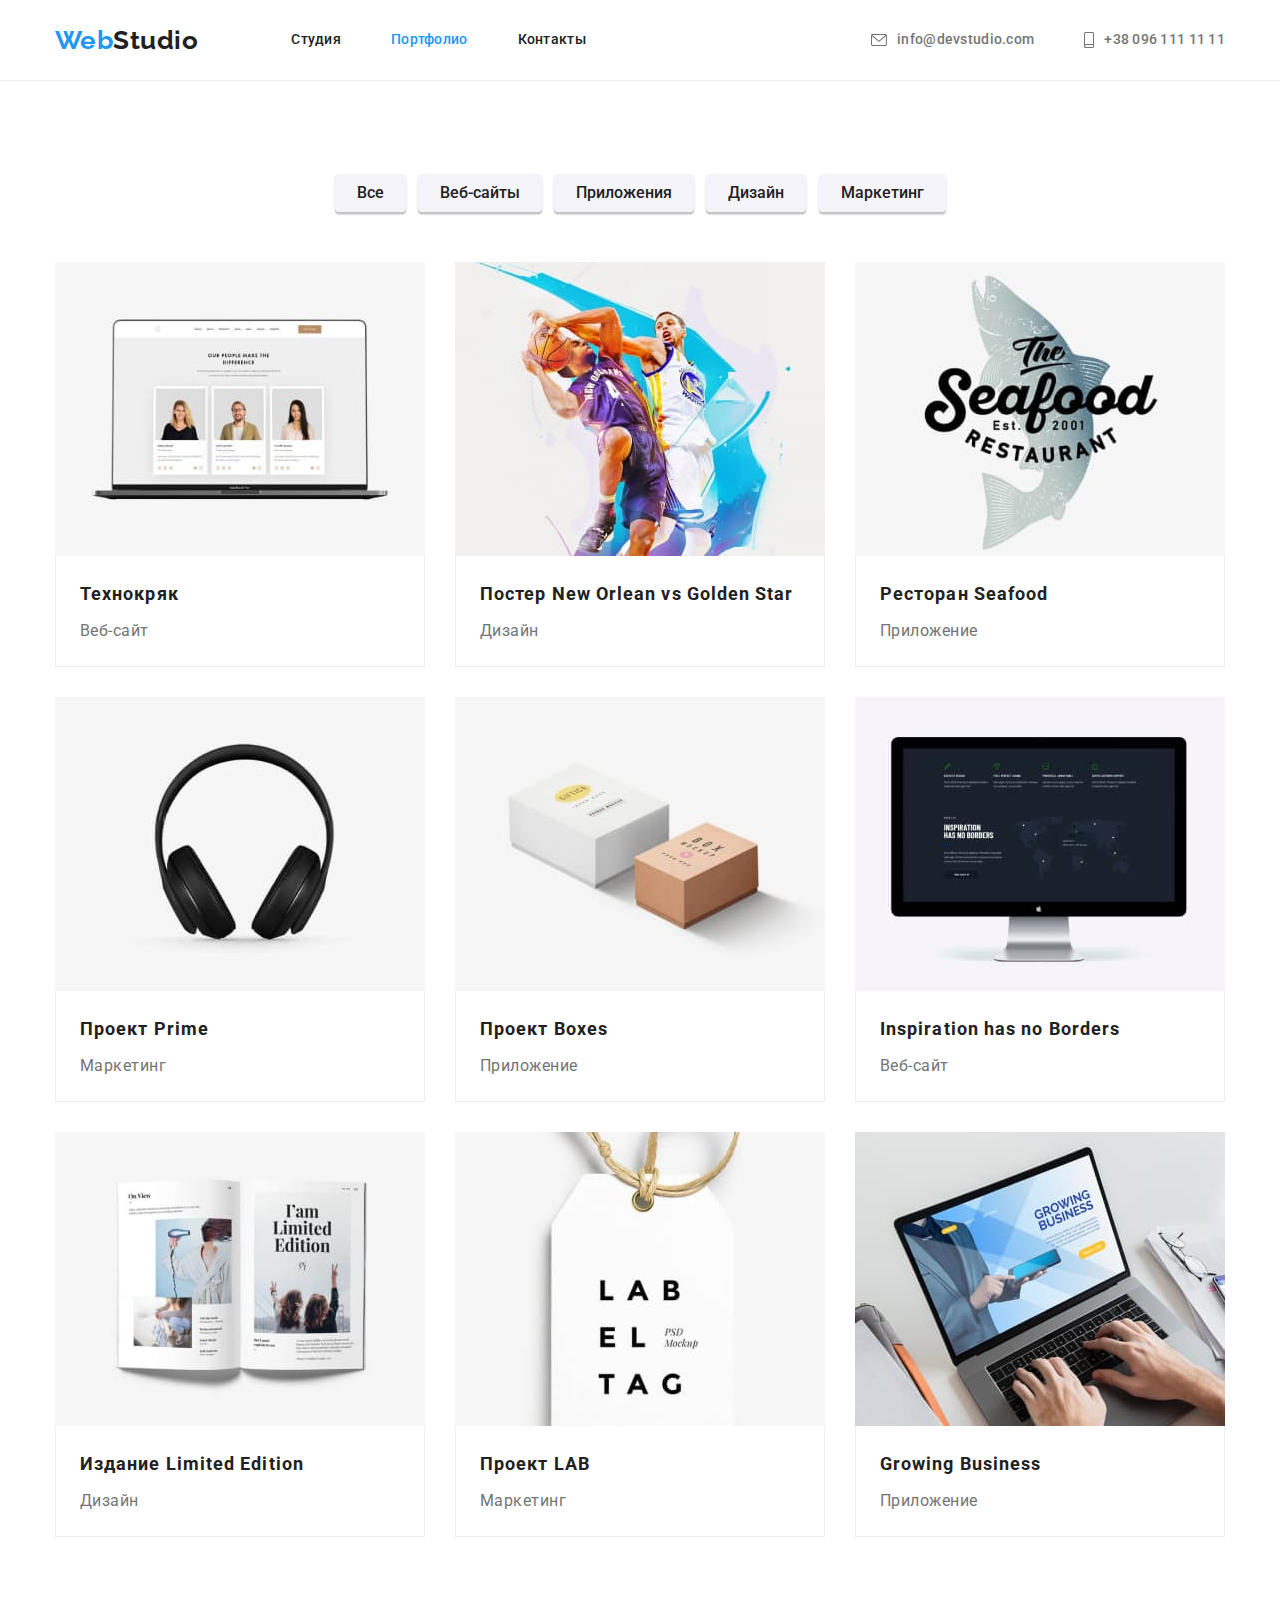
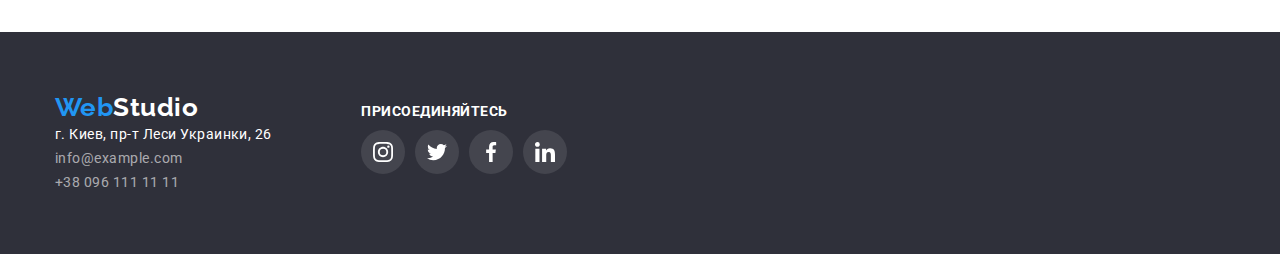
==== portfolio.html @ 29ba4d79 "Склонував файли попередньої роботи" ====
<!DOCTYPE html>
<html lang="ru">
<head>
    <meta charset="UTF-8" />
    <meta http-equiv="X-UA-Compatible" content="IE=edge" />
    <meta name="viewport" content="width=device-width, initial-scale=1.0" />
    <title>Portfolio</title>
    <link
        href="https://fonts.googleapis.com/css2?family=Raleway:wght@700&family=Roboto:wght@400;500;700;900&display=swap"
        rel="stylesheet" />
    <link rel="stylesheet" href="./css/styles.css" />
</head>

<body>
    <header class="header">
        <div class="container">
          <nav class="nav">
            <a href="./index.html" class="logo">
              <span class="fs-logo">Web</span>Studio
            </a>
            <ul class="nav-list">
              <li><a href="./index.html" class="nav-point">Студия</a></li>
              <li>
                <a href="./portfolio.html" class="nav-point current">Портфолио</a>
              </li>
              <li>
                <a href="#contacts" class="nav-point">Контакты</a>
              </li>
            </ul>
          </nav>
          <ul class="contact-list">
            <li>
              <a href="mailto:info@devstudio.com" class="email">
                <div class="envelope">
                  <svg class="card-icon" width="16" height="12">
                    <use href="./images/sprite.svg#envelope"></use>
                  </svg>
                </div>
                info@devstudio.com
              </a>
            </li>
            <li>
              <a href="tel:+380961111111" class="tel">
                <div class="smartphone">
                  <svg class="card-icon" width="10" height="16">
                    <use href="./images/sprite.svg#smartphone"></use>
                  </svg>
                </div>
                +38 096 111 11 11
              </a>
            </li>
          </ul>
        </div>
      </header>

    <!--  Контент страницы   -->
    <main class="pf-content">
        <section class="pf-section">
            <h1 class="section-title hidden">Portfolio</h1>
            <ul class="btn-list container">
                <li><button type="button" class="btn">Все</button></li>
                <li><button type="button" class="btn">Веб-сайты</button></li>
                <li><button type="button" class="btn">Приложения</button></li>
                <li><button type="button" class="btn">Дизайн</button></li>
                <li><button type="button" class="btn">Маркетинг</button></li>
            </ul>
            <ul class="cards-list container">
                <li class="pf-card">
                  <a href="">
                    <img
                      src="./images/example1.jpg"
                      alt="our people make the difference"
                      width="370"
                      height="294"
                    />
                    <div class="card-link">
                      <h2 class="pf-card-title">Технокряк</h2>
                      <p class="pf-card-descr">Веб-сайт</p>
                    </div>
                  </a>
                </li>
                <li class="pf-card">
                  <a href="">
                    <img
                      src="./images/example2.jpg"
                      alt="basketball"
                      width="370"
                      height="294"
                    />
                    <div class="card-link">
                      <h2 class="pf-card-title">Постер New Orlean vs Golden Star</h2>
                      <p class="pf-card-descr">Дизайн</p>
                    </div>
                  </a>
                </li>
                <li class="pf-card">
                  <a href="">
                    <img
                      src="./images/example3.jpg"
                      alt="seafood restaurant"
                      width="370"
                      height="294"
                    />
                    <div class="card-link">
                      <h2 class="pf-card-title">Ресторан Seafood</h2>
                      <p class="pf-card-descr">Приложение</p>
                    </div>
                  </a>
                </li>
                <li class="pf-card">
                  <a href="">
                    <img
                      src="./images/example4.jpg"
                      alt="head earphone"
                      width="370"
                      height="294"
                    />
                    <div class="card-link">
                      <h2 class="pf-card-title">Проект Prime</h2>
                      <p class="pf-card-descr">Маркетинг</p>
                    </div>
                  </a>
                </li>
                <li class="pf-card">
                  <a href="">
                    <img
                      src="./images/example5.jpg"
                      alt="examples"
                      width="370"
                      height="294"
                    />
                    <div class="card-link">
                      <h2 class="pf-card-title">Проект Boxes</h2>
                      <p class="pf-card-descr">Приложение</p>
                    </div>
                  </a>
                </li>
                <li class="pf-card">
                  <a href="">
                    <img
                      src="./images/example6.jpg"
                      alt="computer with the home page"
                      width="370"
                      height="294"
                    />
                    <div class="card-link">
                      <h2 class="pf-card-title">Inspiration has no Borders</h2>
                      <p class="pf-card-descr">Веб-сайт</p>
                    </div>
                  </a>
                </li>
                <li class="pf-card">
                  <a href="">
                    <img
                      src="./images/example7.jpg"
                      alt="open book"
                      width="370"
                      height="294"
                    />
                    <div class="card-link">
                      <h2 class="pf-card-title">Издание Limited Edition</h2>
                      <p class="pf-card-descr">Дизайн</p>
                    </div>
                  </a>
                </li>
      
                <li class="pf-card">
                  <a href="">
                    <img
                      src="./images/example8.jpg"
                      alt="lab el tag"
                      width="370"
                      height="294"
                    />
                    <div class="card-link">
                      <h2 class="pf-card-title">Проект LAB</h2>
                      <p class="pf-card-descr">Маркетинг</p>
                    </div>
                  </a>
                </li>
                <li class="pf-card">
                  <a href="">
                    <img
                      src="./images/example9.jpg"
                      alt="laptop with the example"
                      width="370"
                      height="294"
                    />
                    <div class="card-link">
                      <h2 class="pf-card-title">Growing Business</h2>
                      <p class="pf-card-descr">Приложение</p>
                    </div>
                  </a>
                </li>
              </ul>
        </section>
    </main>

    <!--  Подвал   -->
    <footer>
        <div class="container">
            <div class="main-footer">
                <a href="./index.html" class="logo">
                    <span class="fs-logo">Web</span>Studio
                </a>
                <ul class="footer-list">
                    <li>
                        <address>г. Киев, пр-т Леси Украинки, 26</address>
                    </li>
                    <li>
                        <a href="mailto:info@example.com" class="footer-email">info@example.com</a>
                    </li>
                    <li>
                        <a href="tel:+380991111111" class="footer-tel">+38 096 111 11 11</a>
                    </li>
                </ul>
            </div>
            <div class="social-footer">
                <h3 class="section-point">Присоединяйтесь</h3>
                <ul class="social-links">
                    <li class="instagram">
                        <a href="">
                            <svg class="card-icon" width="20" height="20">
                                <use href="./images/sprite.svg#instagram"></use>
                            </svg>
                        </a>
                    </li>
                    <li class="twitter">
                        <a href="">
                            <svg class="card-icon" width="20" height="20">
                                <use href="./images/sprite.svg#twitter"></use>
                            </svg>
                        </a>
                    </li>
                    <li class="facebook">
                        <a href="">
                            <svg class="card-icon" width="20" height="20">
                                <use href="./images/sprite.svg#facebook"></use>
                            </svg>
                        </a>
                    </li>
                    <li class="linkedin">
                        <a href="">
                            <svg class="card-icon" width="20" height="20">
                                <use href="./images/sprite.svg#linkedin"></use>
                            </svg>
                        </a>
                    </li>
                </ul>
            </div>
        </div>
    </footer>
</body>
</html>
---- css/styles.css ----
/* 
главный цвет фона, белый цвет #FFFFFF 
главный цвет текста #757575
заглавный цвет текста #212121
вторичный цвет фона #F5F4FA
цвет акцента #2196F3
цвет футера, черный цвет #000000 */

/* Глобальные переменные */
:root {
  --primary-white-color: #ffffff;
  --primary-text-color: #757575;
  --title-text-color: #212121;
  --secondary-bg-color: #f5f4fa;
  --accent-color: #2196f3;
  --footer-bg-color: #2f303a;
  --secondary-accent-color: #188ce8;
  --icon-color: #AFB1B8;
}

/* Reset */
html {
  box-sizing: border-box;
}

*,
*::before,
*::after {
  box-sizing: inherit;
}
h1,
h2,
h3,
h4,
h5,
h6,
p,
ul {
  margin: 0;
  padding: 0;
  background-color: transparent;
}

a,
a:hover,
a:focus {
  text-decoration: none;
}

ul {
  list-style-type: none;
}

button {
  border: none;
  font-family: inherit;
}
img {
  display: block;
}

/* Глобальное оформление */
body {
  background-color: var(--primary-white-color);
  color: var(--primary-text-color);

  font-family: Roboto, sans-serif;
  font-style: normal;
  font-weight: normal;
  letter-spacing: 0.03em;
  margin: 0;
}

.hidden {
  position: absolute;
  clip: rect(0 0 0 0);
  width: 1px;
  height: 1px;
  margin: -1px;
}
/* Геометрия */
.container {
  width: 1200px;
  padding: 0 15px;
  margin: 0 auto;
}

.section {
  padding: 94px 0;
  margin: 0 auto;
}

/* header */
.header > .container {
  width: 1200px;
  padding: 0 15px;
  margin: 0 auto;
}
.logo {
  font-family: Raleway, sans-serif;

  color: var(--title-text-color);
  font-weight: bold;
  font-size: 26px;
  line-height: 1.19;
}

.logo > .fs-logo {
  color: var(--accent-color);
}

.nav-list a {
  color: var(--title-text-color);

  font-weight: 500;
  font-size: 14px;
  line-height: 1.14;
  letter-spacing: 0.02em;
}

.logo {
  margin-right: 93px;
}
.nav-list a {
  display: block;
  padding-top: 32px;
  padding-bottom: 32px;
}
.nav-list li:not(:last-child) {
  margin-right: 50px;
}
.nav-list a:hover,
.nav-list a:focus {
  color: var(--accent-color);
}

.nav-point.current {
  color: var(--accent-color);
}

.nav-item {
  display: inline-flex;
  text-align: center;
}

.header > .container {
  display: flex;
  justify-content: space-between;
}
.nav {
  display: flex;
  align-items: center;
}
.nav > .nav-list {
  display: flex;
}
.contact-list {
  display: flex;
}

.contact-list a {
  color: inherit;

  font-weight: 500;
  font-size: 14px;
  line-height: 1.14;
  letter-spacing: 0.02em;
  display: block;
  padding-top: 32px;
  padding-bottom: 32px;
}

.contact-list .email,
.contact-list .tel {
  display: flex;
  flex-wrap: wrap;
}

.contact-list .email {
  margin-right: 50px;
}

.envelope,
.smartphone {
    display: flex;
    margin-right: 10px;
    align-items: center;
}

.contact-list .card-icon {
  fill: currentColor;
}

.contact-list a:hover,
.contact-list a:focus {
  color: var(--accent-color);
}

/* Main studio */
/* Hero */
.main-block {
  background-image: linear-gradient(
    to right,
    rgba(47, 48, 58, 0.4),
    rgba(47, 48, 58, 0.4)
  ),
  url(../images/hero-img.jpg);
  background-color: #C4C4C4;
  max-width: 1600px;
  height: 600px;
  background-repeat: no-repeat;
  background-position: center;
  margin-left: auto;
  margin-right: auto;

  text-align: center;
  padding: 200px 0;
}
.main-title {
  color: var(--primary-white-color);

  font-weight: 900;
  font-size: 44px;
  line-height: 1.36;
  text-align: center;
  letter-spacing: 0.06em;
  text-transform: uppercase;
  margin-bottom: 30px;
}

.main-btn {
  color: var(--primary-white-color);
  background-color: var(--accent-color);

  font-weight: 700;
  font-size: 16px;
  line-height: 1.875;
  align-items: center;
  text-align: center;
  letter-spacing: 0.06em;

  min-width: 200px;
  height: 50px;
  cursor: pointer;
  border-radius: 4px;
  box-shadow: 0px 4px 4px rgba(0, 0, 0, 0.15);
  padding: 10px 32px;
}

.main-btn:focus,
.main-btn:hover {
  background-color: var(--secondary-accent-color);
  box-shadow: 0px 4px 4px rgba(0, 0, 0, 0.15);
  border-radius: 4px;
}

/* Benefits */
.section-title {
  color: var(--title-text-color);

  font-weight: bold;
  font-size: 36px;
  line-height: 1.16;
  text-align: center;
  margin-bottom: 50px;
}

.benefits .section-list {
  display: flex;
}

.benefits .card {
  width: 270px;
}

.benefits .card:not(:last-child) {
  margin-right: 30px;
}

.card-before {
  width: 270px;
  height: 120px;
  padding: 25px 100px;
  margin-bottom: 30px;
  border-radius: 4px;
  background-color: #F5F4FA;

}

.section-point {
  color: var(--title-text-color);

  font-weight: bold;
  font-size: 14px;
  line-height: 1.14;
  text-transform: uppercase;
  margin-bottom: 10px;
}

.section-descr {
  font-size: 14px;
  line-height: 24px;
}

/* What we do */
.what-we-do.section {
  padding: 0 0 94px 0;
  margin: 0 auto;
}

.what-we-do .section-list {
  display: flex;
  justify-content: space-between;
}

/* Our team */
.section.our-team {
  background-color: var(--secondary-bg-color);
}

.section-list.cards {
  display: flex;
  justify-content: space-between;
}

.section-list.cards > .card {
  background-color: var(--primary-white-color);

  width: 270px;
  box-shadow: 0px 1px 3px rgba(0, 0, 0, 0.12), 0px 1px 1px rgba(0, 0, 0, 0.14),
    0px 2px 1px rgba(0, 0, 0, 0.2);
  border-radius: 0px 0px 4px 4px;
}

.card-title {
  color: var(--title-text-color);

  font-weight: 500;
  font-size: 16px;
  line-height: 1.19;
  text-align: center;
  margin-top: 30px;
  margin-bottom: 10px;
}

.card-descr {
  font-size: 16px;
  line-height: 1.19;
  text-align: center;
  margin-bottom: 30px;
}

.card-links {
  display: flex;
  width: 206px;
  justify-content: space-between;
  margin-right: auto;
  margin-left: auto;
  margin-bottom: 30px;
}

.card-links a {
  display: flex;
  width: 44px;
  height: 44px;
  border-radius: 50%;
  align-items: center;
  justify-content: center;
  fill: var(--icon-color);
}

.card-links a:hover,
.card-links a:focus {
  background-color: var(--accent-color);
  fill: var(--primary-white-color);
}

/* Clients */

.clients-list {
  display: flex;
  justify-content: space-between;
  align-items: center;
}

.clients-list a {
  display: flex;
  justify-content: center;
  align-items: center;
  width: 170px;
  height: 92px;
  border: 1px solid var(--icon-color);
  border-radius: 4px;
  fill: var(--icon-color);
}

.clients-list a:hover,
.clients-list a:focus {
  fill: var(--accent-color);
  border-color: var(--accent-color);
}

/* main portfolio */
/* Button block */
.pf-section {
  padding-top: 93px;
  padding-bottom: 95px;
  margin: 0 auto;
  border-top-width: 1px;
  border-top-style: solid;
  border-top-color: #ececec;
}

.btn-list {
  display: flex;
  justify-content: space-between;
  width: 611px;
  height: 54px;
  padding: 0;
  margin-bottom: 34px;
}

.btn-list .btn {
  color: var(--title-text-color);
  background-color: var(--secondary-bg-color);
  box-shadow: 0px 3px 1px rgba(0, 0, 0, 0.1), 0px 1px 2px rgba(0, 0, 0, 0.08),
    0px 2px 2px rgba(0, 0, 0, 0.12);
  border-radius: 4px;

  font-weight: 500;
  font-size: 16px;
  line-height: 1.62;
  text-align: center;
  padding: 6px 22px;

  cursor: pointer;
}

.btn-list .btn:hover,
.btn-list .btn:focus {
  background-color: var(--accent-color);
  color: var(--primary-white-color);

  font-weight: 500;
  font-size: 16px;
  line-height: 1.62;
  text-align: center;
}

/* Cards block */
.pf-card {
  box-sizing: border-box;
  width: 370px;
}
.pf-card a:hover,
.pf-card a:focus {
  display: block;
  box-shadow: 0px 1px 1px rgba(0, 0, 0, 0.12), 0px 4px 4px rgba(0, 0, 0, 0.06),
    1px 4px 6px rgba(0, 0, 0, 0.16);
}
.pf-card:not(:nth-last-child(-n + 3)) {
  margin-bottom: 30px;
}
.pf-card:not(:nth-child(3n)) {
  margin-right: 30px;
}
.cards-list {
  display: flex;
  flex-wrap: wrap;
}

.pf-card .card-link {
  padding: 20px 24px;
  border: 1px solid #eeeeee;
  border-top-width: 0;
}

.pf-card .pf-card-title {
  color: var(--title-text-color);

  font-weight: bold;
  font-size: 18px;
  line-height: 2;
  letter-spacing: 0.06em;
  margin-bottom: 4px;
}

.pf-card-descr {
  color: var(--primary-text-color);

  font-size: 16px;
  line-height: 1.87;
}


/* Footer */

footer > .container {
  display: flex;
  width: 1200px;
  padding: 60px 15px;
  margin: 0 auto;
  
}
footer {
  background-color: var(--footer-bg-color);
}

footer .logo {
  color: var(--primary-white-color);
}
.footer-list address {
  color: var(--primary-white-color);
  font-style: normal;
  font-size: 14px;
  line-height: 1.71;
}

.footer-list a {
  color: rgba(255, 255, 255, 0.6);

  font-size: 14px;
  line-height: 1.71;
}

.footer-list a:hover,
.footer-list a:focus {
  color: var(--accent-color);
}

/* Footer social */

.social-footer {
  width: 206px;
  height: 80px;
  margin-top: 12px;
  margin-left: 70px;
}

.social-footer .section-point {
  color: var(--primary-white-color)
}

.social-links {
  display: flex;
  justify-content: space-between;
}

.social-links a {
  display: flex;
  width: 44px;
  height: 44px;
  border-radius: 50%;
  align-items: center;
  justify-content: center;
  fill: var(--primary-white-color);
  background-color: rgba(255, 255, 255, 0.1);
}

.social-links a:hover,
.social-links a:focus {
  background-color: var(--accent-color)
}
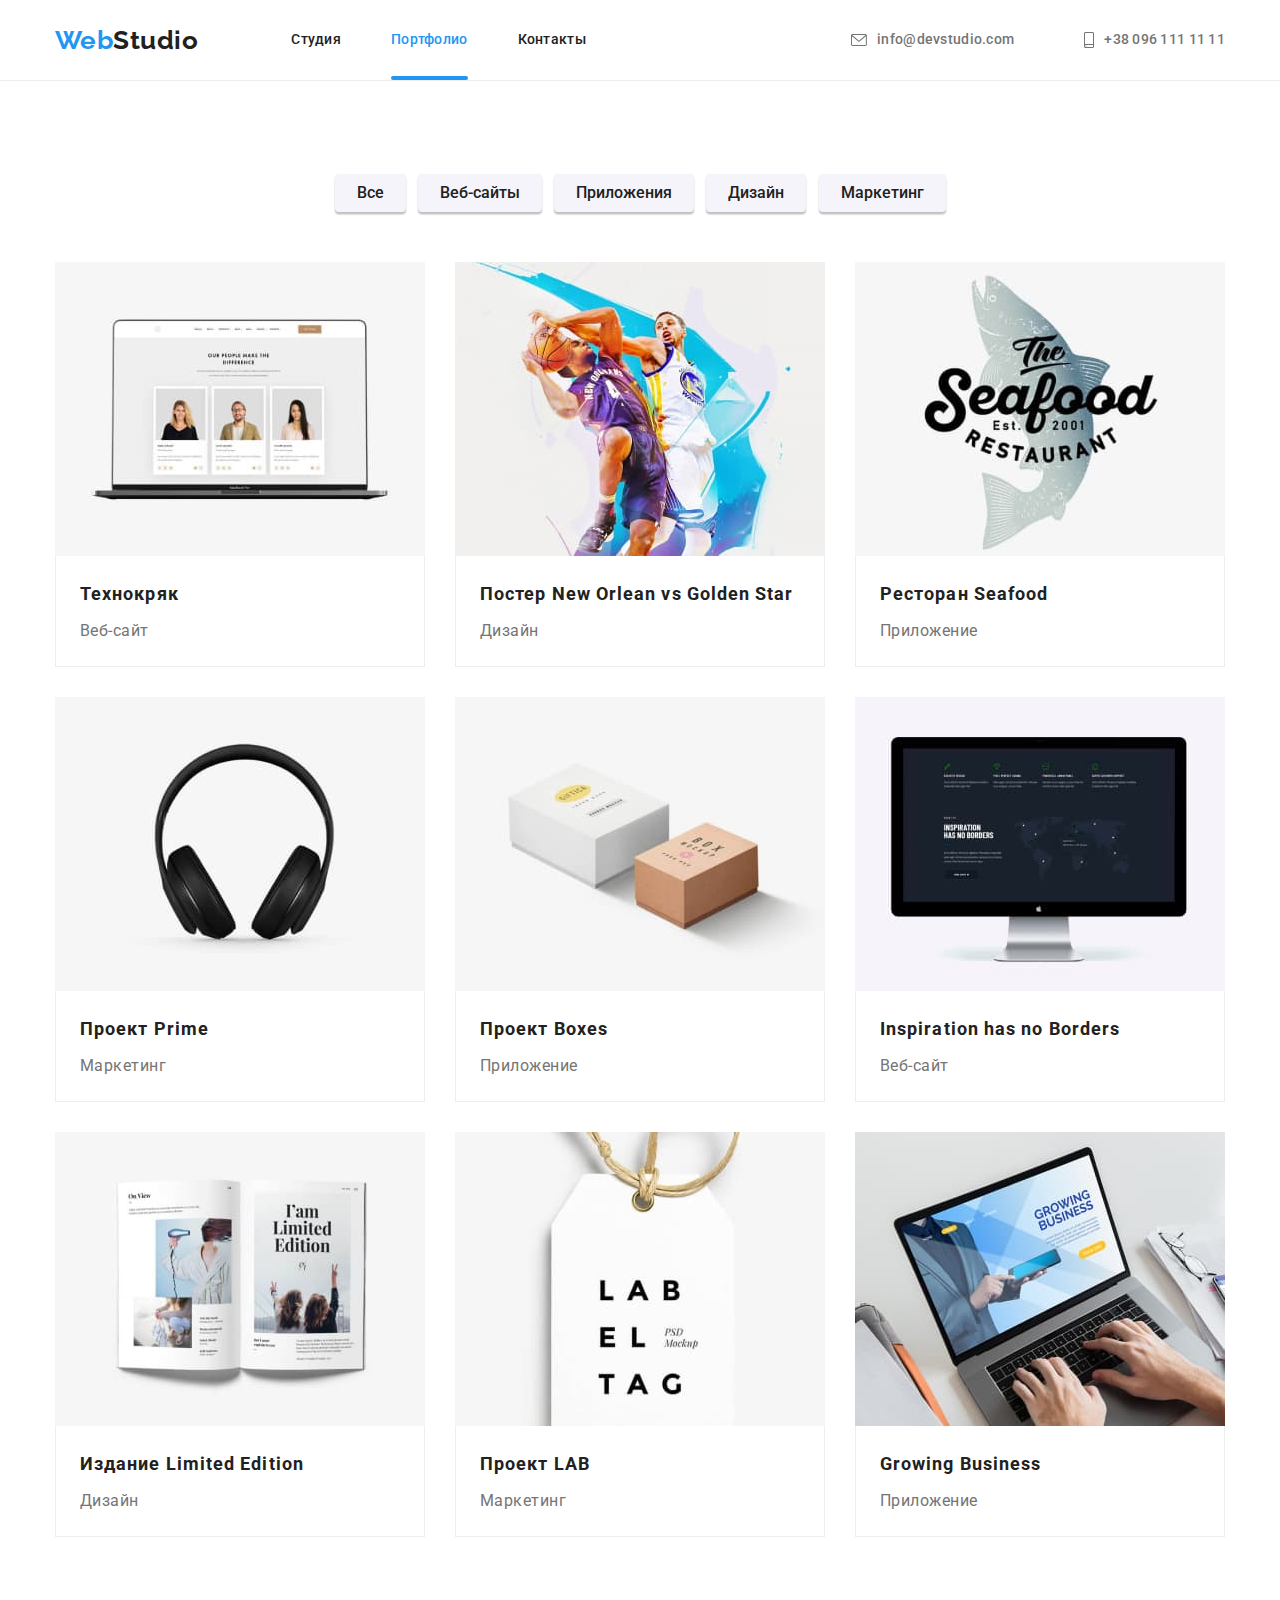
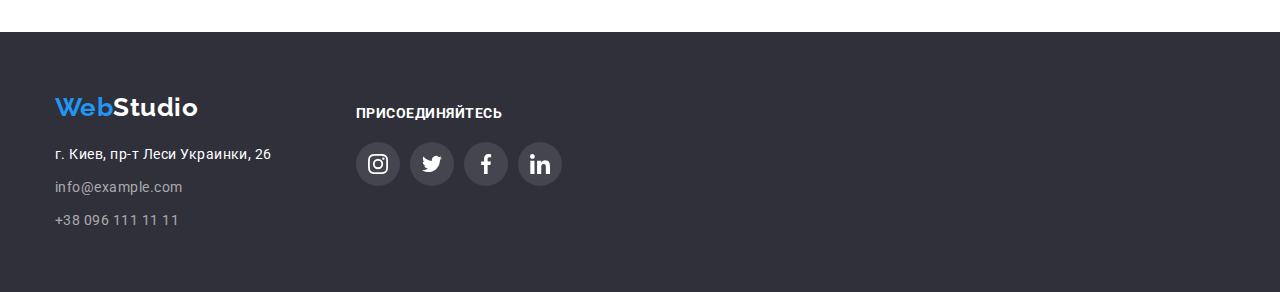
==== commit a116fd2b: "Финиш 5 ДЗ" ====
--- a/portfolio.html
+++ b/portfolio.html
@@ -1,254 +1,349 @@
 <!DOCTYPE html>
 <html lang="ru">
-<head>
+  <head>
     <meta charset="UTF-8" />
     <meta http-equiv="X-UA-Compatible" content="IE=edge" />
     <meta name="viewport" content="width=device-width, initial-scale=1.0" />
     <title>Portfolio</title>
     <link
-        href="https://fonts.googleapis.com/css2?family=Raleway:wght@700&family=Roboto:wght@400;500;700;900&display=swap"
-        rel="stylesheet" />
+      rel="stylesheet"
+      href="https://cdnjs.cloudflare.com/ajax/libs/modern-normalize/1.1.0/modern-normalize.css"
+      integrity="sha512-Y0MM+V6ymRKN2zStTqzQ227DWhhp4Mzdo6gnlRnuaNCbc+YN/ZH0sBCLTM4M0oSy9c9VKiCvd4Jk44aCLrNS5Q=="
+      crossorigin="anonymous"
+      referrerpolicy="no-referrer"
+    />
+    <link
+      href="https://fonts.googleapis.com/css2?family=Raleway:wght@700&family=Roboto:wght@400;500;700;900&display=swap"
+      rel="stylesheet"
+    />
     <link rel="stylesheet" href="./css/styles.css" />
-</head>
-
-<body>
+  </head>
+
+  <body>
+    <!--   Верхняя линия  -->
     <header class="header">
-        <div class="container">
-          <nav class="nav">
-            <a href="./index.html" class="logo">
-              <span class="fs-logo">Web</span>Studio
-            </a>
-            <ul class="nav-list">
-              <li><a href="./index.html" class="nav-point">Студия</a></li>
-              <li>
-                <a href="./portfolio.html" class="nav-point current">Портфолио</a>
-              </li>
-              <li>
-                <a href="#contacts" class="nav-point">Контакты</a>
-              </li>
-            </ul>
-          </nav>
-          <ul class="contact-list">
-            <li>
-              <a href="mailto:info@devstudio.com" class="email">
-                <div class="envelope">
-                  <svg class="card-icon" width="16" height="12">
-                    <use href="./images/sprite.svg#envelope"></use>
-                  </svg>
-                </div>
-                info@devstudio.com
-              </a>
-            </li>
-            <li>
-              <a href="tel:+380961111111" class="tel">
-                <div class="smartphone">
-                  <svg class="card-icon" width="10" height="16">
-                    <use href="./images/sprite.svg#smartphone"></use>
-                  </svg>
-                </div>
-                +38 096 111 11 11
-              </a>
+      <div class="container">
+        <nav class="nav">
+          <a href="./index.html" class="logo">
+            <span class="fs-logo">Web</span>Studio
+          </a>
+          <ul class="nav-list">
+            <li><a href="./index.html" class="nav-point">Студия</a></li>
+            <li>
+              <a href="./portfolio.html" class="nav-point current">Портфолио</a>
+            </li>
+            <li>
+              <a href="#contacts" class="nav-point">Контакты</a>
+            </li>
+          </ul>
+        </nav>
+        <ul class="contact-list">
+          <li>
+            <a href="mailto:info@devstudio.com" class="email">
+              <div class="envelope">
+                <svg class="card-icon" width="16" height="12">
+                  <use href="./images/icons.svg#icon-envelope"></use>
+                </svg>
+              </div>
+              info@devstudio.com</a
+            >
+          </li>
+          <li>
+            <a href="tel:+380961111111" class="tel">
+              <div class="smartphone">
+                <svg class="card-icon" width="10" height="16">
+                  <use href="./images/icons.svg#icon-smartphone"></use>
+                </svg>
+              </div>
+              +38 096 111 11 11</a
+            >
+          </li>
+        </ul>
+      </div>
+    </header>
+
+    <!--  Контент страницы   -->
+    <main class="pf-content">
+      <section class="section">
+        <h1 class="section-title hidden">Portfolio</h1>
+        <ul class="btn-list container">
+          <li><button type="button" class="btn">Все</button></li>
+          <li><button type="button" class="btn">Веб-сайты</button></li>
+          <li><button type="button" class="btn">Приложения</button></li>
+          <li><button type="button" class="btn">Дизайн</button></li>
+          <li><button type="button" class="btn">Маркетинг</button></li>
+        </ul>
+        <ul class="cards-list container">
+          <li class="pf-card">
+            <a href="">
+              <div class="overlay-thumb">
+                <img
+                  src="./images/example1.jpg"
+                  alt="our people make the difference"
+                  width="370"
+                  height="294"
+                />
+                <div class="overlay">
+                  <p class="overlay-text">
+                    Технокряк это современная площадка распространения
+                    коронавируса. Компании используют эту платформу для
+                    цифрового шпионажа и атак на защищённые сервера конкурентов.
+                  </p>
+                </div>
+              </div>
+              <div class="card-link pf-card-descr">
+                <h2 class="pf-card-title">Технокряк</h2>
+                <p class="pf-card-descr">Веб-сайт</p>
+              </div>
+            </a>
+          </li>
+          <li class="pf-card">
+            <a href="">
+              <div class="overlay-thumb">
+                <img
+                  src="./images/example2.jpg"
+                  alt="basketball"
+                  width="370"
+                  height="294"
+                />
+                <div class="overlay">
+                  <p class="overlay-text">
+                    Технокряк это современная площадка распространения
+                    коронавируса. Компании используют эту платформу для
+                    цифрового шпионажа и атак на защищённые сервера конкурентов.
+                  </p>
+                </div>
+              </div>
+              <div class="card-link">
+                <h2 class="pf-card-title">Постер New Orlean vs Golden Star</h2>
+                <p class="pf-card-descr">Дизайн</p>
+              </div>
+            </a>
+          </li>
+          <li class="pf-card">
+            <a href="">
+              <div class="overlay-thumb">
+                <img
+                  src="./images/example3.jpg"
+                  alt="seafood restaurant"
+                  width="370"
+                  height="294"
+                />
+                <div class="overlay">
+                  <p class="overlay-text">
+                    Технокряк это современная площадка распространения
+                    коронавируса. Компании используют эту платформу для
+                    цифрового шпионажа и атак на защищённые сервера конкурентов.
+                  </p>
+                </div>
+              </div>
+              <div class="card-link">
+                <h2 class="pf-card-title">Ресторан Seafood</h2>
+                <p class="pf-card-descr">Приложение</p>
+              </div>
+            </a>
+          </li>
+          <li class="pf-card">
+            <a href="">
+              <div class="overlay-thumb">
+                <img
+                  src="./images/example4.jpg"
+                  alt="head earphone"
+                  width="370"
+                  height="294"
+                />
+                <div class="overlay">
+                  <p class="overlay-text">
+                    Технокряк это современная площадка распространения
+                    коронавируса. Компании используют эту платформу для
+                    цифрового шпионажа и атак на защищённые сервера конкурентов.
+                  </p>
+                </div>
+              </div>
+              <div class="card-link">
+                <h2 class="pf-card-title">Проект Prime</h2>
+                <p class="pf-card-descr">Маркетинг</p>
+              </div>
+            </a>
+          </li>
+          <li class="pf-card">
+            <a href="">
+              <div class="overlay-thumb">
+                <img
+                  src="./images/example5.jpg"
+                  alt="examples"
+                  width="370"
+                  height="294"
+                />
+                <div class="overlay">
+                  <p class="overlay-text">
+                    Технокряк это современная площадка распространения
+                    коронавируса. Компании используют эту платформу для
+                    цифрового шпионажа и атак на защищённые сервера конкурентов.
+                  </p>
+                </div>
+              </div>
+              <div class="card-link">
+                <h2 class="pf-card-title">Проект Boxes</h2>
+                <p class="pf-card-descr">Приложение</p>
+              </div>
+            </a>
+          </li>
+          <li class="pf-card">
+            <a href="">
+              <div class="overlay-thumb">
+                <img
+                  src="./images/example6.jpg"
+                  alt="computer with the home page"
+                  width="370"
+                  height="294"
+                />
+                <div class="overlay">
+                  <p class="overlay-text">
+                    Технокряк это современная площадка распространения
+                    коронавируса. Компании используют эту платформу для
+                    цифрового шпионажа и атак на защищённые сервера конкурентов.
+                  </p>
+                </div>
+              </div>
+              <div class="card-link">
+                <h2 class="pf-card-title">Inspiration has no Borders</h2>
+                <p class="pf-card-descr">Веб-сайт</p>
+              </div>
+            </a>
+          </li>
+          <li class="pf-card">
+            <a href="">
+              <div class="overlay-thumb">
+                <img
+                  src="./images/example7.jpg"
+                  alt="open book"
+                  width="370"
+                  height="294"
+                />
+                <div class="overlay">
+                  <p class="overlay-text">
+                    Технокряк это современная площадка распространения
+                    коронавируса. Компании используют эту платформу для
+                    цифрового шпионажа и атак на защищённые сервера конкурентов.
+                  </p>
+                </div>
+              </div>
+              <div class="card-link">
+                <h2 class="pf-card-title">Издание Limited Edition</h2>
+                <p class="pf-card-descr">Дизайн</p>
+              </div>
+            </a>
+          </li>
+
+          <li class="pf-card">
+            <a href="">
+              <div class="overlay-thumb">
+                <img
+                  src="./images/example8.jpg"
+                  alt="lab el tag"
+                  width="370"
+                  height="294"
+                />
+                <div class="overlay">
+                  <p class="overlay-text">
+                    Технокряк это современная площадка распространения
+                    коронавируса. Компании используют эту платформу для
+                    цифрового шпионажа и атак на защищённые сервера конкурентов.
+                  </p>
+                </div>
+              </div>
+              <div class="card-link">
+                <h2 class="pf-card-title">Проект LAB</h2>
+                <p class="pf-card-descr">Маркетинг</p>
+              </div>
+            </a>
+          </li>
+          <li class="pf-card">
+            <a href="">
+              <div class="overlay-thumb">
+                <img
+                  src="./images/example9.jpg"
+                  alt="laptop with the example"
+                  width="370"
+                  height="294"
+                />
+                <div class="overlay">
+                  <p class="overlay-text">
+                    Технокряк это современная площадка распространения
+                    коронавируса. Компании используют эту платформу для
+                    цифрового шпионажа и атак на защищённые сервера конкурентов.
+                  </p>
+                </div>
+              </div>
+              <div class="card-link">
+                <h2 class="pf-card-title">Growing Business</h2>
+                <p class="pf-card-descr">Приложение</p>
+              </div>
+            </a>
+          </li>
+        </ul>
+      </section>
+    </main>
+
+    <!--  Подвал   -->
+    <footer>
+      <div class="container">
+        <div class="main-footer">
+          <a href="./index.html" class="logo">
+            <span class="fs-logo">Web</span>Studio
+          </a>
+
+          <ul class="footer-list">
+            <li>
+              <address>г. Киев, пр-т Леси Украинки, 26</address>
+            </li>
+            <li>
+              <a href="mailto:info@example.com" class="footer-email"
+                >info@example.com</a
+              >
+            </li>
+            <li>
+              <a href="tel:+380991111111" class="footer-tel"
+                >+38 096 111 11 11</a
+              >
             </li>
           </ul>
         </div>
-      </header>
-
-    <!--  Контент страницы   -->
-    <main class="pf-content">
-        <section class="pf-section">
-            <h1 class="section-title hidden">Portfolio</h1>
-            <ul class="btn-list container">
-                <li><button type="button" class="btn">Все</button></li>
-                <li><button type="button" class="btn">Веб-сайты</button></li>
-                <li><button type="button" class="btn">Приложения</button></li>
-                <li><button type="button" class="btn">Дизайн</button></li>
-                <li><button type="button" class="btn">Маркетинг</button></li>
-            </ul>
-            <ul class="cards-list container">
-                <li class="pf-card">
-                  <a href="">
-                    <img
-                      src="./images/example1.jpg"
-                      alt="our people make the difference"
-                      width="370"
-                      height="294"
-                    />
-                    <div class="card-link">
-                      <h2 class="pf-card-title">Технокряк</h2>
-                      <p class="pf-card-descr">Веб-сайт</p>
-                    </div>
-                  </a>
-                </li>
-                <li class="pf-card">
-                  <a href="">
-                    <img
-                      src="./images/example2.jpg"
-                      alt="basketball"
-                      width="370"
-                      height="294"
-                    />
-                    <div class="card-link">
-                      <h2 class="pf-card-title">Постер New Orlean vs Golden Star</h2>
-                      <p class="pf-card-descr">Дизайн</p>
-                    </div>
-                  </a>
-                </li>
-                <li class="pf-card">
-                  <a href="">
-                    <img
-                      src="./images/example3.jpg"
-                      alt="seafood restaurant"
-                      width="370"
-                      height="294"
-                    />
-                    <div class="card-link">
-                      <h2 class="pf-card-title">Ресторан Seafood</h2>
-                      <p class="pf-card-descr">Приложение</p>
-                    </div>
-                  </a>
-                </li>
-                <li class="pf-card">
-                  <a href="">
-                    <img
-                      src="./images/example4.jpg"
-                      alt="head earphone"
-                      width="370"
-                      height="294"
-                    />
-                    <div class="card-link">
-                      <h2 class="pf-card-title">Проект Prime</h2>
-                      <p class="pf-card-descr">Маркетинг</p>
-                    </div>
-                  </a>
-                </li>
-                <li class="pf-card">
-                  <a href="">
-                    <img
-                      src="./images/example5.jpg"
-                      alt="examples"
-                      width="370"
-                      height="294"
-                    />
-                    <div class="card-link">
-                      <h2 class="pf-card-title">Проект Boxes</h2>
-                      <p class="pf-card-descr">Приложение</p>
-                    </div>
-                  </a>
-                </li>
-                <li class="pf-card">
-                  <a href="">
-                    <img
-                      src="./images/example6.jpg"
-                      alt="computer with the home page"
-                      width="370"
-                      height="294"
-                    />
-                    <div class="card-link">
-                      <h2 class="pf-card-title">Inspiration has no Borders</h2>
-                      <p class="pf-card-descr">Веб-сайт</p>
-                    </div>
-                  </a>
-                </li>
-                <li class="pf-card">
-                  <a href="">
-                    <img
-                      src="./images/example7.jpg"
-                      alt="open book"
-                      width="370"
-                      height="294"
-                    />
-                    <div class="card-link">
-                      <h2 class="pf-card-title">Издание Limited Edition</h2>
-                      <p class="pf-card-descr">Дизайн</p>
-                    </div>
-                  </a>
-                </li>
-      
-                <li class="pf-card">
-                  <a href="">
-                    <img
-                      src="./images/example8.jpg"
-                      alt="lab el tag"
-                      width="370"
-                      height="294"
-                    />
-                    <div class="card-link">
-                      <h2 class="pf-card-title">Проект LAB</h2>
-                      <p class="pf-card-descr">Маркетинг</p>
-                    </div>
-                  </a>
-                </li>
-                <li class="pf-card">
-                  <a href="">
-                    <img
-                      src="./images/example9.jpg"
-                      alt="laptop with the example"
-                      width="370"
-                      height="294"
-                    />
-                    <div class="card-link">
-                      <h2 class="pf-card-title">Growing Business</h2>
-                      <p class="pf-card-descr">Приложение</p>
-                    </div>
-                  </a>
-                </li>
-              </ul>
-        </section>
-    </main>
-
-    <!--  Подвал   -->
-    <footer>
-        <div class="container">
-            <div class="main-footer">
-                <a href="./index.html" class="logo">
-                    <span class="fs-logo">Web</span>Studio
-                </a>
-                <ul class="footer-list">
-                    <li>
-                        <address>г. Киев, пр-т Леси Украинки, 26</address>
-                    </li>
-                    <li>
-                        <a href="mailto:info@example.com" class="footer-email">info@example.com</a>
-                    </li>
-                    <li>
-                        <a href="tel:+380991111111" class="footer-tel">+38 096 111 11 11</a>
-                    </li>
-                </ul>
-            </div>
-            <div class="social-footer">
-                <h3 class="section-point">Присоединяйтесь</h3>
-                <ul class="social-links">
-                    <li class="instagram">
-                        <a href="">
-                            <svg class="card-icon" width="20" height="20">
-                                <use href="./images/sprite.svg#instagram"></use>
-                            </svg>
-                        </a>
-                    </li>
-                    <li class="twitter">
-                        <a href="">
-                            <svg class="card-icon" width="20" height="20">
-                                <use href="./images/sprite.svg#twitter"></use>
-                            </svg>
-                        </a>
-                    </li>
-                    <li class="facebook">
-                        <a href="">
-                            <svg class="card-icon" width="20" height="20">
-                                <use href="./images/sprite.svg#facebook"></use>
-                            </svg>
-                        </a>
-                    </li>
-                    <li class="linkedin">
-                        <a href="">
-                            <svg class="card-icon" width="20" height="20">
-                                <use href="./images/sprite.svg#linkedin"></use>
-                            </svg>
-                        </a>
-                    </li>
-                </ul>
-            </div>
+        <div class="social">
+          <h3 class="section-point">присоединяйтесь</h3>
+          <ul class="social-links">
+            <li>
+              <a href="" class="instagram">
+                <svg class="icon" width="20" height="20">
+                  <use href="./images/icons.svg#icon-instagram"></use>
+                </svg>
+              </a>
+            </li>
+            <li>
+              <a href="" class="twitter">
+                <svg class="icon" width="20" height="20">
+                  <use href="./images/icons.svg#icon-twitter"></use>
+                </svg>
+              </a>
+            </li>
+            <li>
+              <a href="" class="facebook">
+                <svg class="icon" width="20" height="20">
+                  <use href="./images/icons.svg#icon-facebook"></use>
+                </svg>
+              </a>
+            </li>
+            <li>
+              <a href="" class="linkedin">
+                <svg class="icon" width="20" height="20">
+                  <use href="./images/icons.svg#icon-linkedin"></use>
+                </svg>
+              </a>
+            </li>
+          </ul>
         </div>
+      </div>
     </footer>
-</body>
+  </body>
 </html>--- a/css/styles.css
+++ b/css/styles.css
@@ -6,7 +6,7 @@
 цвет акцента #2196F3
 цвет футера, черный цвет #000000 */
 
-/* Глобальные переменные */
+/* Гловальные переменные */
 :root {
   --primary-white-color: #ffffff;
   --primary-text-color: #757575;
@@ -15,7 +15,8 @@
   --accent-color: #2196f3;
   --footer-bg-color: #2f303a;
   --secondary-accent-color: #188ce8;
-  --icon-color: #AFB1B8;
+  --icon-color: #afb1b8;
+  --transition-options: 250ms cubic-bezier(0.4, 0, 0.2, 1);
 }
 
 /* Reset */
@@ -55,7 +56,8 @@
   border: none;
   font-family: inherit;
 }
-img {
+img,
+svg {
   display: block;
 }
 
@@ -89,6 +91,13 @@
   padding: 94px 0;
   margin: 0 auto;
 }
+.icon {
+  margin: 0;
+  padding: 0;
+  display: flex;
+  justify-content: center;
+  align-items: center;
+}
 
 /* header */
 .header > .container {
@@ -111,55 +120,6 @@
 
 .nav-list a {
   color: var(--title-text-color);
-
-  font-weight: 500;
-  font-size: 14px;
-  line-height: 1.14;
-  letter-spacing: 0.02em;
-}
-
-.logo {
-  margin-right: 93px;
-}
-.nav-list a {
-  display: block;
-  padding-top: 32px;
-  padding-bottom: 32px;
-}
-.nav-list li:not(:last-child) {
-  margin-right: 50px;
-}
-.nav-list a:hover,
-.nav-list a:focus {
-  color: var(--accent-color);
-}
-
-.nav-point.current {
-  color: var(--accent-color);
-}
-
-.nav-item {
-  display: inline-flex;
-  text-align: center;
-}
-
-.header > .container {
-  display: flex;
-  justify-content: space-between;
-}
-.nav {
-  display: flex;
-  align-items: center;
-}
-.nav > .nav-list {
-  display: flex;
-}
-.contact-list {
-  display: flex;
-}
-
-.contact-list a {
-  color: inherit;
 
   font-weight: 500;
   font-size: 14px;
@@ -168,27 +128,49 @@
   display: block;
   padding-top: 32px;
   padding-bottom: 32px;
-}
-
-.contact-list .email,
-.contact-list .tel {
-  display: flex;
-  flex-wrap: wrap;
-}
-
-.contact-list .email {
+  transition: color var(--transition-options);
+}
+
+.logo {
+  margin-right: 93px;
+}
+
+.nav-list li:not(:last-child) {
   margin-right: 50px;
 }
-
-.envelope,
-.smartphone {
-    display: flex;
-    margin-right: 10px;
-    align-items: center;
-}
-
-.contact-list .card-icon {
-  fill: currentColor;
+.nav-list a:hover,
+.nav-list a:focus {
+  color: var(--accent-color);
+}
+
+.nav-point.current {
+  color: var(--accent-color);
+}
+.nav-point {
+  position: relative;
+}
+.nav-point.current::after {
+  position: absolute;
+  content: '';
+  display: inline-block;
+  bottom: 0;
+  left: 0;
+  width: 100%;
+  height: 4px;
+  border-radius: 4px;
+  background-color: var(--accent-color);
+}
+.contact-list a {
+  color: inherit;
+
+  font-weight: 500;
+  font-size: 14px;
+  line-height: 1.14;
+  letter-spacing: 0.02em;
+  display: block;
+  padding-top: 32px;
+  padding-bottom: 32px;
+  transition: color var(--transition-options);
 }
 
 .contact-list a:hover,
@@ -196,25 +178,65 @@
   color: var(--accent-color);
 }
 
+.contact-list .email,
+.contact-list .tel {
+  display: flex;
+  flex-wrap: wrap;
+}
+
+.contact-list .email {
+  margin-right: 50px;
+}
+.envelope,
+.smartphone {
+  display: flex;
+  margin-right: 10px;
+  align-items: center;
+}
+.contact-list .card-icon {
+  fill: currentColor;
+}
+.contact-list .tel::before {
+  content: '';
+  width: 10px;
+  height: 16px;
+  background-image: url('../images/smartphone.svg');
+  margin-right: 10px;
+}
+
+.header > .container {
+  display: flex;
+  justify-content: space-between;
+}
+.nav {
+  display: flex;
+  align-items: center;
+}
+.nav > .nav-list {
+  display: flex;
+}
+.contact-list {
+  display: flex;
+}
+
 /* Main studio */
 /* Hero */
+
 .main-block {
-  background-image: linear-gradient(
-    to right,
-    rgba(47, 48, 58, 0.4),
-    rgba(47, 48, 58, 0.4)
-  ),
-  url(../images/hero-img.jpg);
-  background-color: #C4C4C4;
+  text-align: center;
+  padding-top: 200px;
+  padding-bottom: 200px;
   max-width: 1600px;
-  height: 600px;
+  background: linear-gradient(
+          to right,
+          rgba(47, 48, 58, 0.4),
+          rgba(47, 48, 58, 0.4)
+      ),
+      url('../images/hero.jpg');
   background-repeat: no-repeat;
   background-position: center;
-  margin-left: auto;
-  margin-right: auto;
-
-  text-align: center;
-  padding: 200px 0;
+  background-size: cover;
+  background-color: #c4c4c4;
 }
 .main-title {
   color: var(--primary-white-color);
@@ -235,7 +257,6 @@
   font-weight: 700;
   font-size: 16px;
   line-height: 1.875;
-  align-items: center;
   text-align: center;
   letter-spacing: 0.06em;
 
@@ -245,13 +266,12 @@
   border-radius: 4px;
   box-shadow: 0px 4px 4px rgba(0, 0, 0, 0.15);
   padding: 10px 32px;
+  transition: background-color var(--transition-options);
 }
 
 .main-btn:focus,
 .main-btn:hover {
   background-color: var(--secondary-accent-color);
-  box-shadow: 0px 4px 4px rgba(0, 0, 0, 0.15);
-  border-radius: 4px;
 }
 
 /* Benefits */
@@ -262,7 +282,6 @@
   font-size: 36px;
   line-height: 1.16;
   text-align: center;
-  margin-bottom: 50px;
 }
 
 .benefits .section-list {
@@ -276,17 +295,14 @@
 .benefits .card:not(:last-child) {
   margin-right: 30px;
 }
-
 .card-before {
   width: 270px;
   height: 120px;
   padding: 25px 100px;
   margin-bottom: 30px;
+  background-color: var(--secondary-bg-color);
   border-radius: 4px;
-  background-color: #F5F4FA;
-
-}
-
+}
 .section-point {
   color: var(--title-text-color);
 
@@ -307,17 +323,38 @@
   padding: 0 0 94px 0;
   margin: 0 auto;
 }
-
+.what-we-do .section-title {
+  margin-bottom: 50px;
+}
 .what-we-do .section-list {
   display: flex;
   justify-content: space-between;
 }
-
+.section-list > li {
+  position: relative;
+}
+.image-descr {
+  color: var(--primary-white-color);
+  display: inline-block;
+  position: absolute;
+  bottom: 0;
+  left: 0;
+  text-align: center;
+  padding-top: 27px;
+  padding-bottom: 27px;
+  width: 100%;
+  background-color: rgba(47, 48, 58, 0.8);
+  margin-bottom: 0;
+}
 /* Our team */
 .section.our-team {
   background-color: var(--secondary-bg-color);
 }
 
+.our-team .section-title {
+  margin-bottom: 50px;
+}
+
 .section-list.cards {
   display: flex;
   justify-content: space-between;
@@ -328,7 +365,7 @@
 
   width: 270px;
   box-shadow: 0px 1px 3px rgba(0, 0, 0, 0.12), 0px 1px 1px rgba(0, 0, 0, 0.14),
-    0px 2px 1px rgba(0, 0, 0, 0.2);
+      0px 2px 1px rgba(0, 0, 0, 0.2);
   border-radius: 0px 0px 4px 4px;
 }
 
@@ -349,16 +386,14 @@
   text-align: center;
   margin-bottom: 30px;
 }
-
 .card-links {
   display: flex;
   width: 206px;
   justify-content: space-between;
+  margin-left: auto;
   margin-right: auto;
-  margin-left: auto;
   margin-bottom: 30px;
 }
-
 .card-links a {
   display: flex;
   width: 44px;
@@ -366,43 +401,102 @@
   border-radius: 50%;
   align-items: center;
   justify-content: center;
-  fill: var(--icon-color);
-}
-
+  color: var(--icon-color);
+  transition: background-color var(--transition-options),
+      color var(--transition-options);
+}
 .card-links a:hover,
 .card-links a:focus {
   background-color: var(--accent-color);
-  fill: var(--primary-white-color);
+  color: var(--primary-white-color);
+}
+.card-links .card-icon {
+  fill: currentColor;
 }
 
 /* Clients */
-
+.clients .section-title {
+  margin-bottom: 50px;
+}
 .clients-list {
   display: flex;
   justify-content: space-between;
   align-items: center;
 }
-
 .clients-list a {
   display: flex;
-  justify-content: center;
-  align-items: center;
   width: 170px;
   height: 92px;
   border: 1px solid var(--icon-color);
+  box-sizing: border-box;
   border-radius: 4px;
-  fill: var(--icon-color);
-}
-
+  color: var(--icon-color);
+  align-items: center;
+  justify-content: center;
+  transition: border var(--transition-options),
+      color var(--transition-options);
+}
 .clients-list a:hover,
 .clients-list a:focus {
-  fill: var(--accent-color);
-  border-color: var(--accent-color);
-}
-
+  border: 1px solid var(--accent-color);
+  color: var(--accent-color);
+}
+
+.clients-list .icon {
+  fill: currentColor;
+}
+.backdrop {
+  position: fixed;
+  top: 0;
+  left: 0;
+  width: 100%;
+  height: 100%;
+  background-color: rgba(0, 0, 0, 0.2);
+  opacity: 1;
+  transition: opacity var(--transition-options);
+}
+.modal {
+  width: 528px;
+  min-height: 581px;
+  position: absolute;
+  top: 50%;
+  left: 50%;
+  transform: translate(-50%, -50%) scale(1);
+  background-color: var(--primary-white-color);
+  box-shadow: 0px 1px 3px rgba(0, 0, 0, 0.12), 0px 1px 1px rgba(0, 0, 0, 0.14),
+      0px 2px 1px rgba(0, 0, 0, 0.2);
+  border-radius: 4px;
+  box-sizing: border-box;
+  transition: transform var(--transition-options);
+}
+.backdrop-close {
+  width: 30px;
+  height: 30px;
+  border-radius: 50%;
+  border: 1px solid rgba(0, 0, 0, 0.1);
+  position: absolute;
+  right: 8px;
+  top: 8px;
+  display: flex;
+  justify-content: center;
+  align-items: center;
+  padding: 0;
+  background-color: transparent;
+  cursor: pointer;
+}
+.backdrop.is-hidden {
+  opacity: 0;
+  pointer-events: none;
+  visibility: hidden;
+  transition: opacity var(--transition-options),
+      visibility var(--transition-options);
+}
+.backdrop.is-hidden .modal {
+  transform: translate(-50%, -50%) scale(0.9);
+}
 /* main portfolio */
 /* Button block */
-.pf-section {
+.pf-content > .section {
   padding-top: 93px;
   padding-bottom: 95px;
   margin: 0 auto;
@@ -424,7 +518,7 @@
   color: var(--title-text-color);
   background-color: var(--secondary-bg-color);
   box-shadow: 0px 3px 1px rgba(0, 0, 0, 0.1), 0px 1px 2px rgba(0, 0, 0, 0.08),
-    0px 2px 2px rgba(0, 0, 0, 0.12);
+      0px 2px 2px rgba(0, 0, 0, 0.12);
   border-radius: 4px;
 
   font-weight: 500;
@@ -434,29 +528,27 @@
   padding: 6px 22px;
 
   cursor: pointer;
+  transition: background-color var(--transition-options),
+      color var(--transition-options);
 }
 
 .btn-list .btn:hover,
 .btn-list .btn:focus {
   background-color: var(--accent-color);
   color: var(--primary-white-color);
-
-  font-weight: 500;
-  font-size: 16px;
-  line-height: 1.62;
-  text-align: center;
 }
 
 /* Cards block */
 .pf-card {
   box-sizing: border-box;
   width: 370px;
-}
-.pf-card a:hover,
-.pf-card a:focus {
-  display: block;
+  box-shadow: none;
+  transition: box-shadow var(--transition-options);
+}
+.pf-card:hover,
+.pf-card:focus {
   box-shadow: 0px 1px 1px rgba(0, 0, 0, 0.12), 0px 4px 4px rgba(0, 0, 0, 0.06),
-    1px 4px 6px rgba(0, 0, 0, 0.16);
+      1px 4px 6px rgba(0, 0, 0, 0.16);
 }
 .pf-card:not(:nth-last-child(-n + 3)) {
   margin-bottom: 30px;
@@ -491,16 +583,41 @@
   font-size: 16px;
   line-height: 1.87;
 }
-
-
-/* Footer */
-
+.overlay-thumb {
+  position: relative;
+  overflow: hidden;
+}
+.overlay {
+  position: absolute;
+  width: 100%;
+  height: 100%;
+  top: 0;
+  left: 0;
+  padding: 63px 24px;
+  background-color: rgba(33, 150, 243, 0.9);
+
+  transform: translate(0, 100%);
+  transition: transform var(--transition-options);
+}
+.overlay-text {
+  position: absolute;
+  top: 63px;
+  left: 24px;
+  bottom: 63px;
+  right: 24px;
+  font-size: 18px;
+  line-height: 1.55;
+  color: var(--primary-white-color);
+  overflow: auto;
+}
+.pf-card:hover .overlay {
+  transform: translate(0, 0);
+}
+/* footer */
 footer > .container {
   display: flex;
-  width: 1200px;
+  flex-wrap: wrap;
   padding: 60px 15px;
-  margin: 0 auto;
-  
 }
 footer {
   background-color: var(--footer-bg-color);
@@ -508,6 +625,10 @@
 
 footer .logo {
   color: var(--primary-white-color);
+
+  display: inline-block;
+  margin-bottom: 20px;
+  margin-right: 0;
 }
 .footer-list address {
   color: var(--primary-white-color);
@@ -515,12 +636,19 @@
   font-size: 14px;
   line-height: 1.71;
 }
-
+.footer-list {
+  width: 231px;
+}
+
+.footer-list li:not(:last-child) {
+  margin-bottom: 9px;
+}
 .footer-list a {
   color: rgba(255, 255, 255, 0.6);
 
   font-size: 14px;
   line-height: 1.71;
+  transition: color var(--transition-options);
 }
 
 .footer-list a:hover,
@@ -528,36 +656,37 @@
   color: var(--accent-color);
 }
 
-/* Footer social */
-
-.social-footer {
+.social {
   width: 206px;
   height: 80px;
   margin-top: 12px;
   margin-left: 70px;
 }
 
-.social-footer .section-point {
-  color: var(--primary-white-color)
-}
-
+.social > .section-point {
+  display: inline-block;
+  color: var(--primary-white-color);
+  margin-bottom: 20px;
+}
 .social-links {
   display: flex;
   justify-content: space-between;
 }
-
 .social-links a {
   display: flex;
   width: 44px;
   height: 44px;
   border-radius: 50%;
+  background-color: rgba(255, 255, 255, 0.1);
+  color: var(--primary-white-color);
   align-items: center;
   justify-content: center;
-  fill: var(--primary-white-color);
-  background-color: rgba(255, 255, 255, 0.1);
-}
-
+  transition: background-color var(--transition-options);
+}
 .social-links a:hover,
 .social-links a:focus {
-  background-color: var(--accent-color)
+  background-color: var(--accent-color);
+}
+.social-links .icon {
+  fill: currentColor;
 }